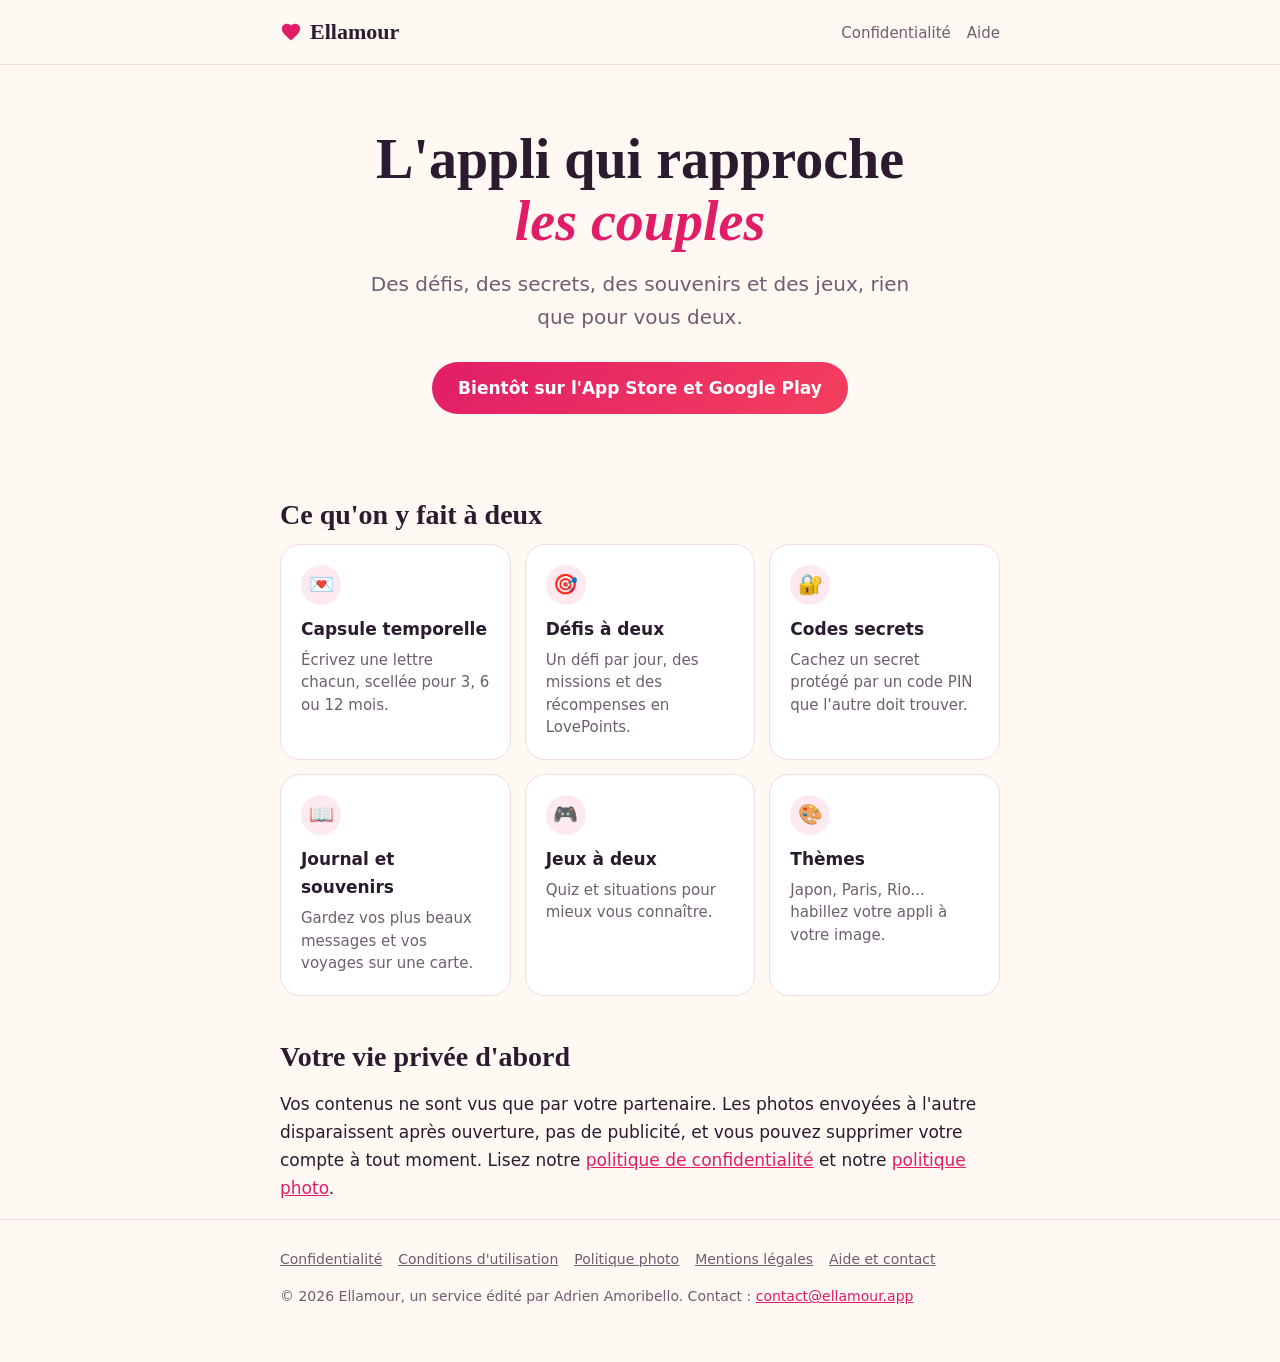
==== index.html @ 142d2a68 "Add files via upload" ====
<!doctype html>
<html lang="fr"><head><meta charset="utf-8"><meta name="viewport" content="width=device-width,initial-scale=1">
<title>Ellamour · l&#x27;appli des couples</title><meta name="description" content="Ellamour : défis, secrets, souvenirs et jeux pour les couples.">
<meta name="color-scheme" content="light dark"><link rel="icon" href="data:image/svg+xml,%3Csvg xmlns='http://www.w3.org/2000/svg' viewBox='0 0 24 24'%3E%3Cpath fill='%23E11D68' d='M12 21.35l-1.45-1.32C5.4 15.36 2 12.28 2 8.5 2 5.42 4.42 3 7.5 3c1.74 0 3.41.81 4.5 2.09C13.09 3.81 14.76 3 16.5 3 19.58 3 22 5.42 22 8.5c0 3.78-3.4 6.86-8.55 11.54L12 21.35z'/%3E%3C/svg%3E"><link rel="stylesheet" href="/style.css">
</head><body>
<header class="top"><div class="wrap"><a class="brand" href="/"><svg viewBox="0 0 24 24" width="22" height="22" aria-hidden="true"><path fill="currentColor" d="M12 21.35l-1.45-1.32C5.4 15.36 2 12.28 2 8.5 2 5.42 4.42 3 7.5 3c1.74 0 3.41.81 4.5 2.09C13.09 3.81 14.76 3 16.5 3 19.58 3 22 5.42 22 8.5c0 3.78-3.4 6.86-8.55 11.54L12 21.35z"/></svg>Ellamour</a><nav><a href="/confidentialite.html">Confidentialité</a><a href="/support.html">Aide</a></nav></div></header>
<main class="wrap"><section class="hero"><h1>L'appli qui rapproche<br><em>les couples</em></h1><p>Des défis, des secrets, des souvenirs et des jeux, rien que pour vous deux.</p><a class="soon" href="/support.html">Bientôt sur l'App Store et Google Play</a></section>
<h2>Ce qu'on y fait à deux</h2><div class="grid"><div class="card"><div class="badge">💌</div><h3>Capsule temporelle</h3><p>Écrivez une lettre chacun, scellée pour 3, 6 ou 12 mois.</p></div><div class="card"><div class="badge">🎯</div><h3>Défis à deux</h3><p>Un défi par jour, des missions et des récompenses en LovePoints.</p></div><div class="card"><div class="badge">🔐</div><h3>Codes secrets</h3><p>Cachez un secret protégé par un code PIN que l&#x27;autre doit trouver.</p></div><div class="card"><div class="badge">📖</div><h3>Journal et souvenirs</h3><p>Gardez vos plus beaux messages et vos voyages sur une carte.</p></div><div class="card"><div class="badge">🎮</div><h3>Jeux à deux</h3><p>Quiz et situations pour mieux vous connaître.</p></div><div class="card"><div class="badge">🎨</div><h3>Thèmes</h3><p>Japon, Paris, Rio... habillez votre appli à votre image.</p></div></div>
<h2>Votre vie privée d'abord</h2><p>Vos contenus ne sont vus que par votre partenaire. Les photos envoyées à l'autre disparaissent après ouverture, pas de publicité, et vous pouvez supprimer votre compte à tout moment. Lisez notre <a href="/confidentialite.html">politique de confidentialité</a> et notre <a href="/politique-photo.html">politique photo</a>.</p></main>
<footer><div class="wrap"><div class="links"><a href="/confidentialite.html">Confidentialité</a><a href="/conditions.html">Conditions d&#x27;utilisation</a><a href="/politique-photo.html">Politique photo</a><a href="/mentions-legales.html">Mentions légales</a><a href="/support.html">Aide et contact</a></div><p>© 2026 Ellamour, un service édité par Adrien Amoribello. Contact : <a href="mailto:contact@ellamour.app">contact@ellamour.app</a></p></div></footer>
</body></html>
---- style.css ----
:root{--bg:#FFF8F3;--ink:#2A1B2E;--muted:#6E5E70;--rose:#E11D68;--rose2:#F43F5E;--card:#FFFFFF;--line:#F0DDE3;--soft:#FDEAF0}
@media (prefers-color-scheme:dark){:root{--bg:#1D1320;--ink:#FBEFF3;--muted:#C2AEC6;--card:#2A1C2E;--line:#43304A;--soft:#3A2440}}
*{box-sizing:border-box}html{scroll-behavior:smooth}
body{margin:0;background:var(--bg);color:var(--ink);font:17px/1.65 system-ui,-apple-system,"Segoe UI",Roboto,sans-serif}
a{color:var(--rose)}a:hover{color:var(--rose2)}
.wrap{max-width:760px;margin:0 auto;padding:0 20px}
header.top{padding:18px 0;border-bottom:1px solid var(--line)}
header.top .wrap{display:flex;align-items:center;justify-content:space-between;gap:12px;flex-wrap:wrap}
.brand{display:flex;align-items:center;gap:8px;font:700 22px/1 Georgia,"Times New Roman",serif;color:var(--ink);text-decoration:none}
.brand svg{color:var(--rose)}
nav a{margin-left:16px;font-size:15px;text-decoration:none;color:var(--muted)}nav a:hover{color:var(--rose)}
.hero{padding:64px 0 40px;text-align:center}
.hero h1{font:700 clamp(36px,7vw,56px)/1.1 Georgia,"Times New Roman",serif;margin:0 0 16px}
.hero h1 em{color:var(--rose);font-style:italic}
.hero p{font-size:20px;color:var(--muted);max-width:560px;margin:0 auto 28px}
.soon{display:inline-block;background:linear-gradient(135deg,var(--rose),var(--rose2));color:#fff;border-radius:99px;padding:12px 26px;font-weight:600;text-decoration:none}
.grid{display:grid;grid-template-columns:repeat(auto-fit,minmax(210px,1fr));gap:14px;margin:12px 0 40px}
.card{background:var(--card);border:1px solid var(--line);border-radius:20px;padding:20px}
.card h3{margin:0 0 6px;font-size:17px}.card p{margin:0;color:var(--muted);font-size:15px;line-height:1.5}
.badge{display:inline-flex;width:40px;height:40px;border-radius:50%;background:var(--soft);color:var(--rose);align-items:center;justify-content:center;margin-bottom:10px;font-size:20px}
h2{font:700 28px/1.2 Georgia,"Times New Roman",serif;margin:44px 0 12px}
.doc{padding:36px 0 56px}.doc h1{font:700 clamp(30px,6vw,42px)/1.15 Georgia,serif;margin:0 0 6px}
.doc .date{color:var(--muted);font-size:14px;margin-bottom:22px}
.doc h2{font-size:22px;margin:30px 0 8px;color:var(--rose)}
.doc p{margin:0 0 12px;white-space:pre-line}
.draft{background:var(--soft);border:1px solid var(--line);border-radius:14px;padding:12px 16px;font-size:14px;color:var(--muted);margin-bottom:20px}
footer{border-top:1px solid var(--line);padding:28px 0 40px;color:var(--muted);font-size:14px}
footer .links a{margin-right:16px;color:var(--muted)}footer .links a:hover{color:var(--rose)}
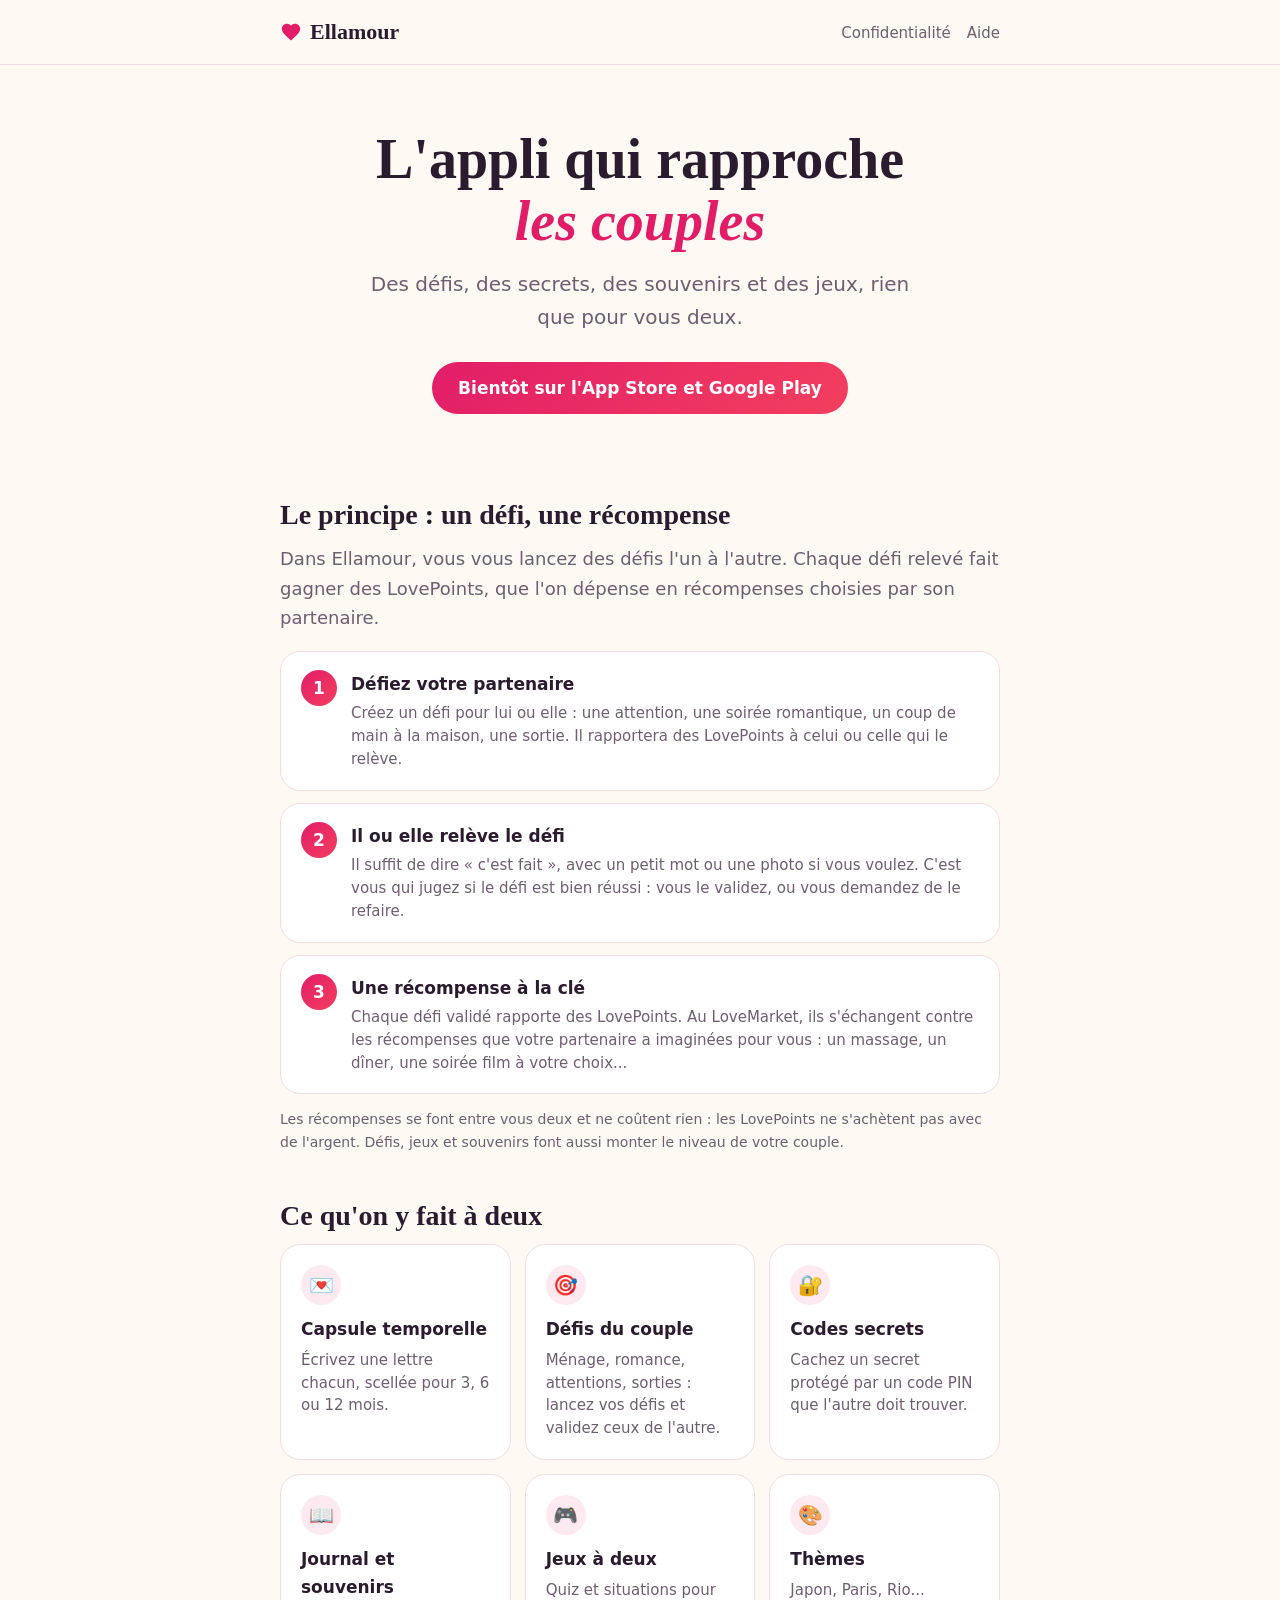
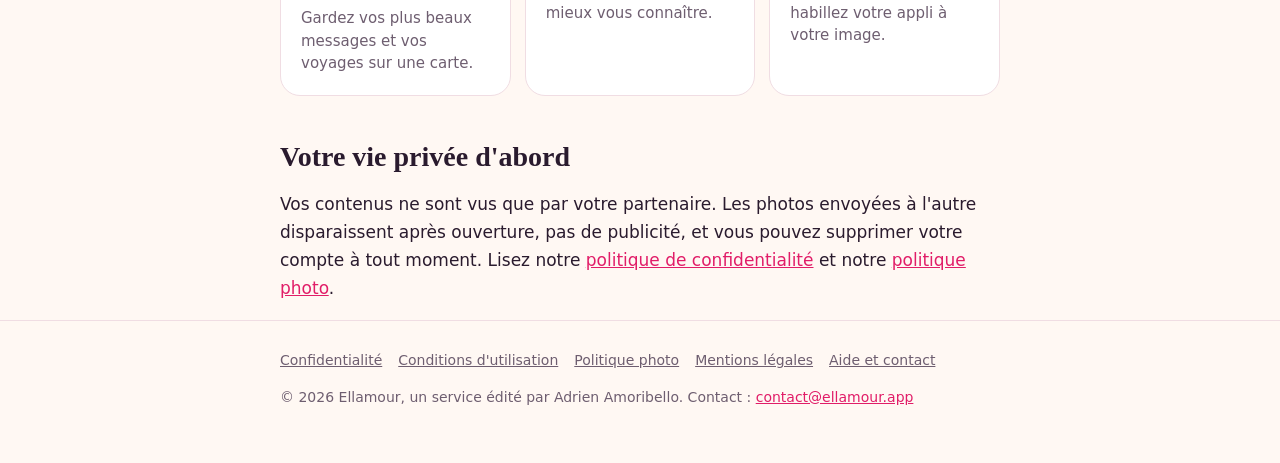
==== commit 5539155c: "Add files via upload" ====
--- a/index.html
+++ b/index.html
@@ -1,11 +1,12 @@
 <!doctype html>
 <html lang="fr"><head><meta charset="utf-8"><meta name="viewport" content="width=device-width,initial-scale=1">
-<title>Ellamour · l&#x27;appli des couples</title><meta name="description" content="Ellamour : défis, secrets, souvenirs et jeux pour les couples.">
+<title>Ellamour · l&#x27;appli des couples</title><meta name="description" content="Ellamour : lancez des défis à votre partenaire et gagnez des récompenses à deux. Secrets, souvenirs et jeux pour les couples.">
 <meta name="color-scheme" content="light dark"><link rel="icon" href="data:image/svg+xml,%3Csvg xmlns='http://www.w3.org/2000/svg' viewBox='0 0 24 24'%3E%3Cpath fill='%23E11D68' d='M12 21.35l-1.45-1.32C5.4 15.36 2 12.28 2 8.5 2 5.42 4.42 3 7.5 3c1.74 0 3.41.81 4.5 2.09C13.09 3.81 14.76 3 16.5 3 19.58 3 22 5.42 22 8.5c0 3.78-3.4 6.86-8.55 11.54L12 21.35z'/%3E%3C/svg%3E"><link rel="stylesheet" href="/style.css">
 </head><body>
 <header class="top"><div class="wrap"><a class="brand" href="/"><svg viewBox="0 0 24 24" width="22" height="22" aria-hidden="true"><path fill="currentColor" d="M12 21.35l-1.45-1.32C5.4 15.36 2 12.28 2 8.5 2 5.42 4.42 3 7.5 3c1.74 0 3.41.81 4.5 2.09C13.09 3.81 14.76 3 16.5 3 19.58 3 22 5.42 22 8.5c0 3.78-3.4 6.86-8.55 11.54L12 21.35z"/></svg>Ellamour</a><nav><a href="/confidentialite.html">Confidentialité</a><a href="/support.html">Aide</a></nav></div></header>
 <main class="wrap"><section class="hero"><h1>L'appli qui rapproche<br><em>les couples</em></h1><p>Des défis, des secrets, des souvenirs et des jeux, rien que pour vous deux.</p><a class="soon" href="/support.html">Bientôt sur l'App Store et Google Play</a></section>
-<h2>Ce qu'on y fait à deux</h2><div class="grid"><div class="card"><div class="badge">💌</div><h3>Capsule temporelle</h3><p>Écrivez une lettre chacun, scellée pour 3, 6 ou 12 mois.</p></div><div class="card"><div class="badge">🎯</div><h3>Défis à deux</h3><p>Un défi par jour, des missions et des récompenses en LovePoints.</p></div><div class="card"><div class="badge">🔐</div><h3>Codes secrets</h3><p>Cachez un secret protégé par un code PIN que l&#x27;autre doit trouver.</p></div><div class="card"><div class="badge">📖</div><h3>Journal et souvenirs</h3><p>Gardez vos plus beaux messages et vos voyages sur une carte.</p></div><div class="card"><div class="badge">🎮</div><h3>Jeux à deux</h3><p>Quiz et situations pour mieux vous connaître.</p></div><div class="card"><div class="badge">🎨</div><h3>Thèmes</h3><p>Japon, Paris, Rio... habillez votre appli à votre image.</p></div></div>
+<h2>Le principe : un défi, une récompense</h2><p class="lead">Dans Ellamour, vous vous lancez des défis l'un à l'autre. Chaque défi relevé fait gagner des LovePoints, que l'on dépense en récompenses choisies par son partenaire.</p><ol class="steps"><li><span class="num">1</span><div><h3>Défiez votre partenaire</h3><p>Créez un défi pour lui ou elle : une attention, une soirée romantique, un coup de main à la maison, une sortie. Il rapportera des LovePoints à celui ou celle qui le relève.</p></div></li><li><span class="num">2</span><div><h3>Il ou elle relève le défi</h3><p>Il suffit de dire « c'est fait », avec un petit mot ou une photo si vous voulez. C'est vous qui jugez si le défi est bien réussi : vous le validez, ou vous demandez de le refaire.</p></div></li><li><span class="num">3</span><div><h3>Une récompense à la clé</h3><p>Chaque défi validé rapporte des LovePoints. Au LoveMarket, ils s'échangent contre les récompenses que votre partenaire a imaginées pour vous : un massage, un dîner, une soirée film à votre choix...</p></div></li></ol><p class="note">Les récompenses se font entre vous deux et ne coûtent rien : les LovePoints ne s'achètent pas avec de l'argent. Défis, jeux et souvenirs font aussi monter le niveau de votre couple.</p>
+<h2>Ce qu'on y fait à deux</h2><div class="grid"><div class="card"><div class="badge">💌</div><h3>Capsule temporelle</h3><p>Écrivez une lettre chacun, scellée pour 3, 6 ou 12 mois.</p></div><div class="card"><div class="badge">🎯</div><h3>Défis du couple</h3><p>Ménage, romance, attentions, sorties : lancez vos défis et validez ceux de l'autre.</p></div><div class="card"><div class="badge">🔐</div><h3>Codes secrets</h3><p>Cachez un secret protégé par un code PIN que l&#x27;autre doit trouver.</p></div><div class="card"><div class="badge">📖</div><h3>Journal et souvenirs</h3><p>Gardez vos plus beaux messages et vos voyages sur une carte.</p></div><div class="card"><div class="badge">🎮</div><h3>Jeux à deux</h3><p>Quiz et situations pour mieux vous connaître.</p></div><div class="card"><div class="badge">🎨</div><h3>Thèmes</h3><p>Japon, Paris, Rio... habillez votre appli à votre image.</p></div></div>
 <h2>Votre vie privée d'abord</h2><p>Vos contenus ne sont vus que par votre partenaire. Les photos envoyées à l'autre disparaissent après ouverture, pas de publicité, et vous pouvez supprimer votre compte à tout moment. Lisez notre <a href="/confidentialite.html">politique de confidentialité</a> et notre <a href="/politique-photo.html">politique photo</a>.</p></main>
 <footer><div class="wrap"><div class="links"><a href="/confidentialite.html">Confidentialité</a><a href="/conditions.html">Conditions d&#x27;utilisation</a><a href="/politique-photo.html">Politique photo</a><a href="/mentions-legales.html">Mentions légales</a><a href="/support.html">Aide et contact</a></div><p>© 2026 Ellamour, un service édité par Adrien Amoribello. Contact : <a href="mailto:contact@ellamour.app">contact@ellamour.app</a></p></div></footer>
 </body></html>
--- a/style.css
+++ b/style.css
@@ -26,3 +26,10 @@
 .draft{background:var(--soft);border:1px solid var(--line);border-radius:14px;padding:12px 16px;font-size:14px;color:var(--muted);margin-bottom:20px}
 footer{border-top:1px solid var(--line);padding:28px 0 40px;color:var(--muted);font-size:14px}
 footer .links a{margin-right:16px;color:var(--muted)}footer .links a:hover{color:var(--rose)}
+
+.lead{font-size:18px;color:var(--muted);margin:0 0 18px}
+.steps{list-style:none;margin:0 0 14px;padding:0;display:grid;gap:12px}
+.steps li{display:flex;gap:14px;align-items:flex-start;background:var(--card);border:1px solid var(--line);border-radius:20px;padding:18px 20px}
+.steps .num{flex:none;width:36px;height:36px;border-radius:50%;background:linear-gradient(135deg,var(--rose),var(--rose2));color:#fff;font-weight:700;display:flex;align-items:center;justify-content:center}
+.steps h3{margin:0 0 4px;font-size:17px}.steps p{margin:0;color:var(--muted);font-size:15px;line-height:1.55}
+.note{font-size:14px;color:var(--muted);margin:0 0 8px}
